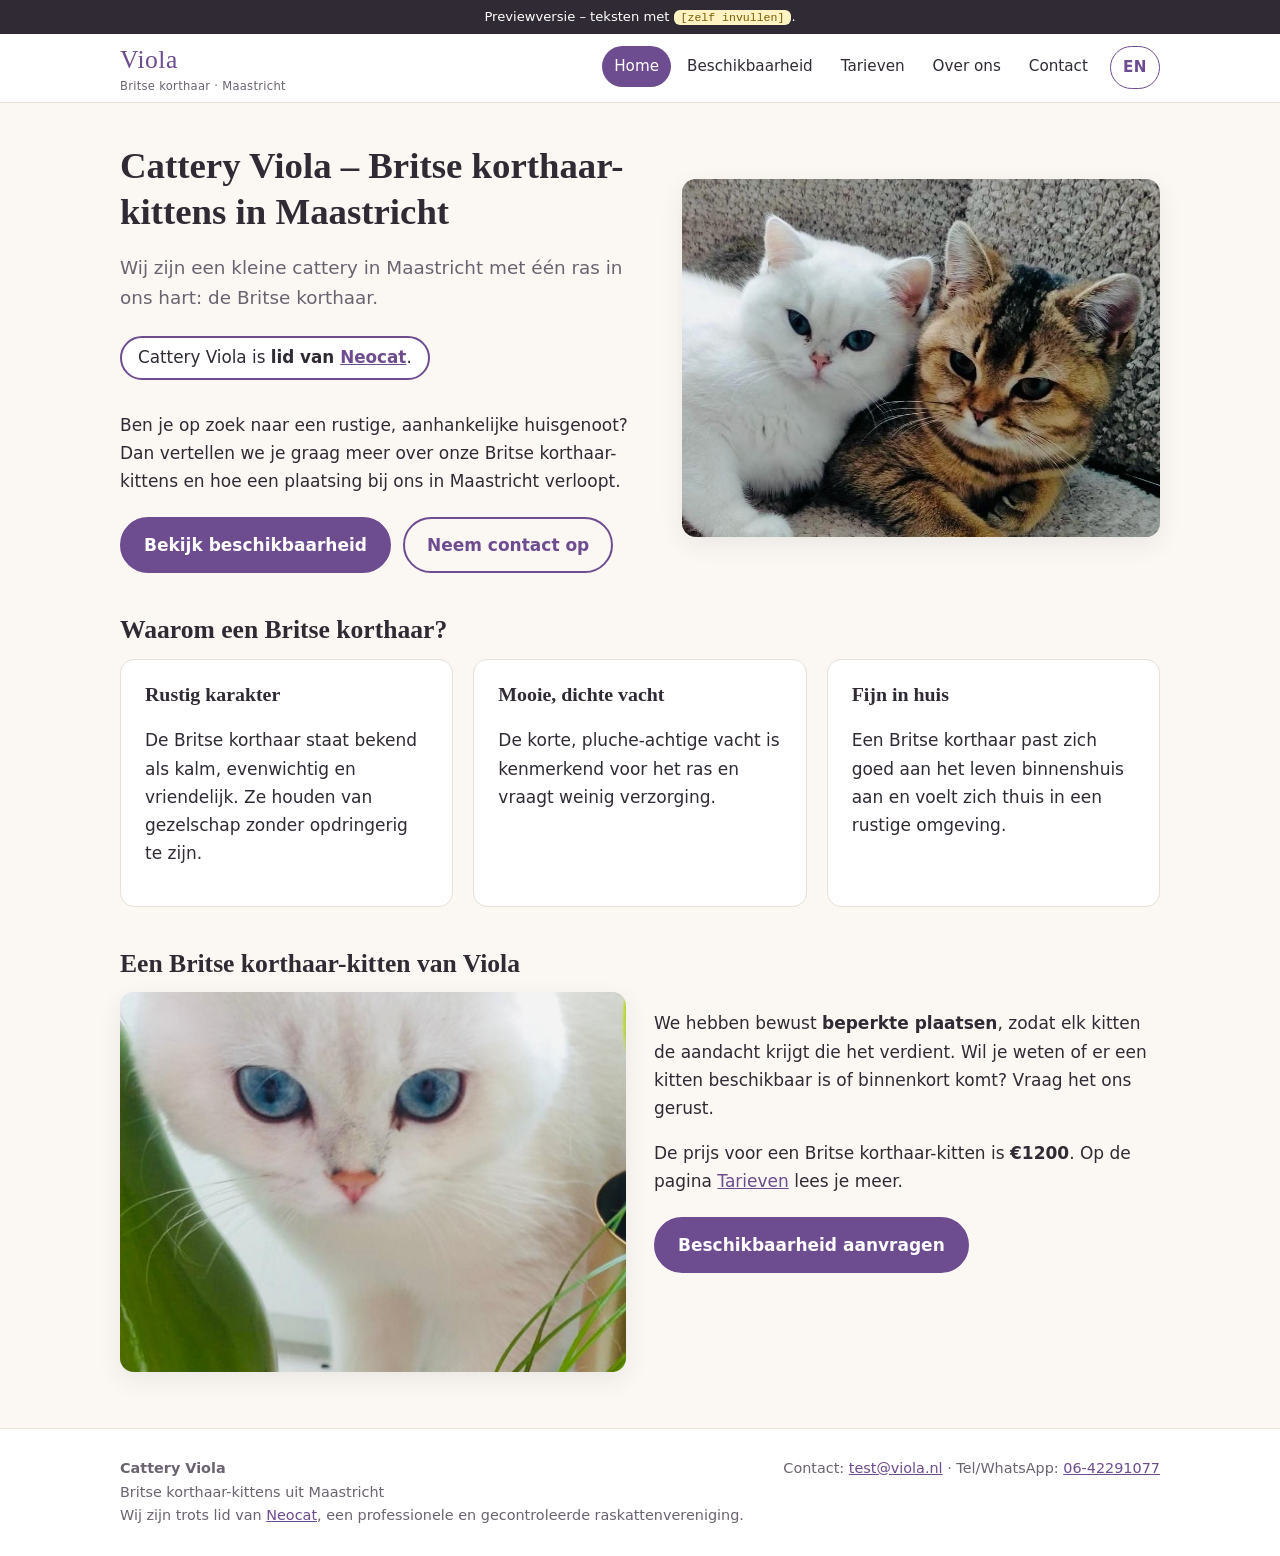
==== index.html @ 2091f879 "Neocat (spelling), footer-link naar neocat.nl, Over ons-blok, beschikbaarheid NL/EN" ====
<!doctype html>
<html lang="nl">
<head>
<meta charset="utf-8">
<meta name="viewport" content="width=device-width,initial-scale=1">
<title>Cattery Viola – Britse korthaar-kittens in Maastricht</title>
<meta name="description" content="Cattery Viola is een kleine fokkerij van Britse korthaar-kittens in Maastricht. Lees over het ras, de plaatsing en vraag beschikbaarheid aan.">
<link rel="canonical" href="https://warroc0.github.io/viola-cattery/">
<link rel="alternate" hreflang="nl" href="https://warroc0.github.io/viola-cattery/">
<link rel="alternate" hreflang="en" href="https://warroc0.github.io/viola-cattery/en/">
<link rel="alternate" hreflang="x-default" href="https://warroc0.github.io/viola-cattery/">
<meta property="og:type" content="website">
<meta property="og:site_name" content="Cattery Viola">
<meta property="og:title" content="Cattery Viola – Britse korthaar-kittens in Maastricht">
<meta property="og:description" content="Cattery Viola is een kleine fokkerij van Britse korthaar-kittens in Maastricht. Lees over het ras, de plaatsing en vraag beschikbaarheid aan.">
<meta property="og:url" content="https://warroc0.github.io/viola-cattery/">
<meta property="og:locale" content="nl_NL">
<meta property="og:image" content="https://warroc0.github.io/viola-cattery/images/viola-01.jpg">
<link rel="icon" href="data:image/svg+xml,<svg xmlns='http://www.w3.org/2000/svg' viewBox='0 0 100 100'><text y='.9em' font-size='90'>🐾</text></svg>">
<link rel="stylesheet" href="css/style.css">
</head>
<body>
<div class="preview-bar">Previewversie – teksten met <span class="fill">[zelf invullen]</span>.</div>
<header class="site"><div class="wrap">
<a class="brand" href="index.html">Viola<small>Britse korthaar · Maastricht</small></a>
<button class="menu-toggle" aria-expanded="false" aria-controls="hoofdmenu" onclick="var n=document.getElementById('hoofdmenu');n.classList.toggle('open');this.setAttribute('aria-expanded',n.classList.contains('open'))">Menu</button>
<nav id="hoofdmenu" aria-label="Hoofdmenu"><ul><li><a href="index.html" aria-current="page">Home</a></li><li><a href="beschikbaarheid.html">Beschikbaarheid</a></li><li><a href="tarieven.html">Tarieven</a></li><li><a href="over-ons.html">Over ons</a></li><li><a href="contact.html">Contact</a></li><li class="lang"><a href="en/index.html" hreflang="en" lang="en" title="English version" aria-label="English version">EN</a></li></ul></nav>
</div></header>
<main><div class="wrap">

<section class="hero">
<div>
<h1>Cattery Viola – Britse korthaar-kittens in Maastricht</h1>
<p class="lead">Wij zijn een kleine cattery in Maastricht met één ras in ons hart: de Britse korthaar.</p>
<p class="member">Cattery Viola is <strong>lid van <a href="https://www.neocat.nl/" target="_blank" rel="noopener">Neocat</a></strong>.</p>
<p>Ben je op zoek naar een rustige, aanhankelijke huisgenoot? Dan vertellen we je graag meer over onze Britse korthaar-kittens en hoe een plaatsing bij ons in Maastricht verloopt.</p>
<div class="btns"><a class="btn" href="beschikbaarheid.html">Bekijk beschikbaarheid</a><a class="btn alt" href="contact.html">Neem contact op</a></div>
</div>
<figure class="photo"><img src="images/viola-01.jpg" alt="Twee Britse korthaar-kittens van Cattery Viola, een witte en een goudgestreepte, knuffelen samen op een grijze bank" width="926" height="1000" loading="eager"></figure>
</section>

<section>
<h2>Waarom een Britse korthaar?</h2>
<div class="grid3">
<div class="card"><h3>Rustig karakter</h3><p>De Britse korthaar staat bekend als kalm, evenwichtig en vriendelijk. Ze houden van gezelschap zonder opdringerig te zijn.</p></div>
<div class="card"><h3>Mooie, dichte vacht</h3><p>De korte, pluche-achtige vacht is kenmerkend voor het ras en vraagt weinig verzorging.</p></div>
<div class="card"><h3>Fijn in huis</h3><p>Een Britse korthaar past zich goed aan het leven binnenshuis aan en voelt zich thuis in een rustige omgeving.</p></div>
</div>
</section>

<section>
<h2>Een Britse korthaar-kitten van Viola</h2>
<div class="grid2">
<figure class="photo"><img src="images/viola-06.jpg" alt="Viola, onze witte Britse korthaar met blauwe ogen, van dichtbij tussen de planten" width="943" height="1600" loading="lazy"></figure>
<div>
<p>We hebben bewust <strong>beperkte plaatsen</strong>, zodat elk kitten de aandacht krijgt die het verdient. Wil je weten of er een kitten beschikbaar is of binnenkort komt? Vraag het ons gerust.</p>
<p>De prijs voor een Britse korthaar-kitten is <strong>€1200</strong>. Op de pagina <a href="tarieven.html">Tarieven</a> lees je meer.</p>
<div class="btns"><a class="btn" href="beschikbaarheid.html">Beschikbaarheid aanvragen</a></div>
</div>
</div>
</section>

</div></main>
<footer class="site"><div class="wrap">
<div class="cols">
<div><strong>Cattery Viola</strong><br>Britse korthaar-kittens uit Maastricht<br>Wij zijn trots lid van <a href="https://www.neocat.nl/" target="_blank" rel="noopener">Neocat</a>, een professionele en gecontroleerde raskattenvereniging.</div>
<div>Contact: <a href="mailto:test@viola.nl">test@viola.nl</a> · Tel/WhatsApp: <a href="tel:+31642291077">06-42291077</a></div>
</div>
</div></footer>
</body>
</html>
---- css/style.css ----
:root{--bg:#fbf8f4;--card:#fff;--ink:#2f2a33;--muted:#6b6370;--accent:#6d4c8f;--accent-2:#efe7f6;--line:#e7e0d8;--fill:#fff3c4;--fill-ink:#7a5b00;--radius:14px;--max:1080px}
*{box-sizing:border-box}
html{scroll-behavior:smooth}
body{margin:0;font-family:system-ui,-apple-system,"Segoe UI",Roboto,Helvetica,Arial,sans-serif;color:var(--ink);background:var(--bg);line-height:1.65;font-size:17px}
img{max-width:100%;display:block}
a{color:var(--accent)}
.wrap{max-width:var(--max);margin:0 auto;padding:0 20px}
.preview-bar{background:var(--ink);color:#fff;text-align:center;font-size:.82rem;padding:6px 12px}
header.site{background:var(--card);border-bottom:1px solid var(--line);position:sticky;top:0;z-index:10}
header.site .wrap{display:flex;align-items:center;justify-content:space-between;gap:16px;min-height:68px;flex-wrap:wrap}
.brand{font-family:Georgia,"Times New Roman",serif;font-size:1.6rem;color:var(--accent);text-decoration:none;letter-spacing:.5px}
.brand small{display:block;font-family:system-ui,sans-serif;font-size:.72rem;color:var(--muted);letter-spacing:.3px;margin-top:-4px}
nav ul{list-style:none;display:flex;gap:4px;margin:0;padding:0;flex-wrap:wrap}
nav a{display:block;padding:8px 12px;border-radius:999px;text-decoration:none;color:var(--ink);font-size:.95rem}
nav a:hover{background:var(--accent-2)}
nav a[aria-current=page]{background:var(--accent);color:#fff}
.menu-toggle{display:none}
main{padding:40px 0 56px}
h1,h2,h3{font-family:Georgia,"Times New Roman",serif;line-height:1.25;color:var(--ink)}
h1{font-size:2.3rem;margin:0 0 .4em}
h2{font-size:1.6rem;margin:1.6em 0 .5em}
.lead{font-size:1.15rem;color:var(--muted);max-width:640px}
.hero{display:grid;grid-template-columns:1.1fr 1fr;gap:36px;align-items:center}
.btns{display:flex;gap:12px;flex-wrap:wrap;margin-top:22px}
.btn{display:inline-block;padding:12px 22px;border-radius:999px;background:var(--accent);color:#fff;text-decoration:none;font-weight:600;border:2px solid var(--accent)}
.btn.alt{background:transparent;color:var(--accent)}
.btn:hover{filter:brightness(1.08)}
figure.photo{position:relative;margin:0;border-radius:var(--radius);overflow:hidden;background:#ddd;box-shadow:0 8px 24px rgba(47,42,51,.08)}
figure.photo img{width:100%;height:100%;object-fit:cover;object-position:center 30%;aspect-ratio:4/3}
.gallery .grid3{margin-top:12px}
.gallery figure.photo img{aspect-ratio:4/5}
.grid3{display:grid;grid-template-columns:repeat(3,1fr);gap:20px}
.grid2{display:grid;grid-template-columns:repeat(2,1fr);gap:28px;align-items:start}
.card{background:var(--card);border:1px solid var(--line);border-radius:var(--radius);padding:22px 24px}
.card h3{margin-top:0}
.fill{background:var(--fill);color:var(--fill-ink);padding:1px 7px;border-radius:6px;font-family:ui-monospace,Menlo,Consolas,monospace;font-size:.88em;white-space:normal;overflow-wrap:anywhere}
.price{font-family:Georgia,serif;font-size:3rem;color:var(--accent);margin:.1em 0}
ul.check{padding-left:1.2em}
ul.check li{margin:.35em 0}
.note{background:var(--accent-2);border-radius:var(--radius);padding:16px 20px;color:var(--ink)}
.steps{counter-reset:s;list-style:none;padding:0}
.steps li{counter-increment:s;position:relative;padding:0 0 18px 48px}
.steps li::before{content:counter(s);position:absolute;left:0;top:0;width:32px;height:32px;border-radius:50%;background:var(--accent);color:#fff;display:grid;place-items:center;font-weight:700}
footer.site{border-top:1px solid var(--line);background:var(--card);padding:28px 0;font-size:.9rem;color:var(--muted)}
footer.site .cols{display:flex;justify-content:space-between;gap:24px;flex-wrap:wrap}
footer.site details{margin-top:14px;font-size:.8rem}
footer.site details li{margin:2px 0}
@media (max-width:820px){
 .hero,.grid2{grid-template-columns:1fr}
 .grid3{grid-template-columns:1fr}
 h1{font-size:1.9rem}
 .menu-toggle{display:inline-block;background:none;border:1px solid var(--line);border-radius:8px;padding:6px 12px;font-size:1rem;cursor:pointer}
 nav{width:100%;display:none;padding-bottom:12px}
 nav.open{display:block}
 nav ul{flex-direction:column}
}
body{overflow-x:hidden}
/* language switch */
nav li.lang a{border:1px solid var(--accent);color:var(--accent);font-weight:600;letter-spacing:.5px;margin-left:6px}
nav li.lang a:hover{background:var(--accent);color:#fff}
@media (max-width:820px){nav li.lang a{margin-left:0;display:inline-block;margin-top:6px}}
figure.photo.doc{background:#fff}
.gallery figure.photo.doc img{object-fit:contain;object-position:center}
figure.photo figcaption{position:absolute;left:8px;bottom:8px;background:rgba(47,42,51,.78);color:#fff;font-size:.85rem;padding:4px 10px;border-radius:999px}
/* Neocat membership */
p.member{display:inline-block;background:#fff;border:2px solid var(--accent);border-radius:999px;padding:6px 16px;margin:4px 0 14px;font-size:1.05rem}
.card.neocat{margin:0 0 18px}
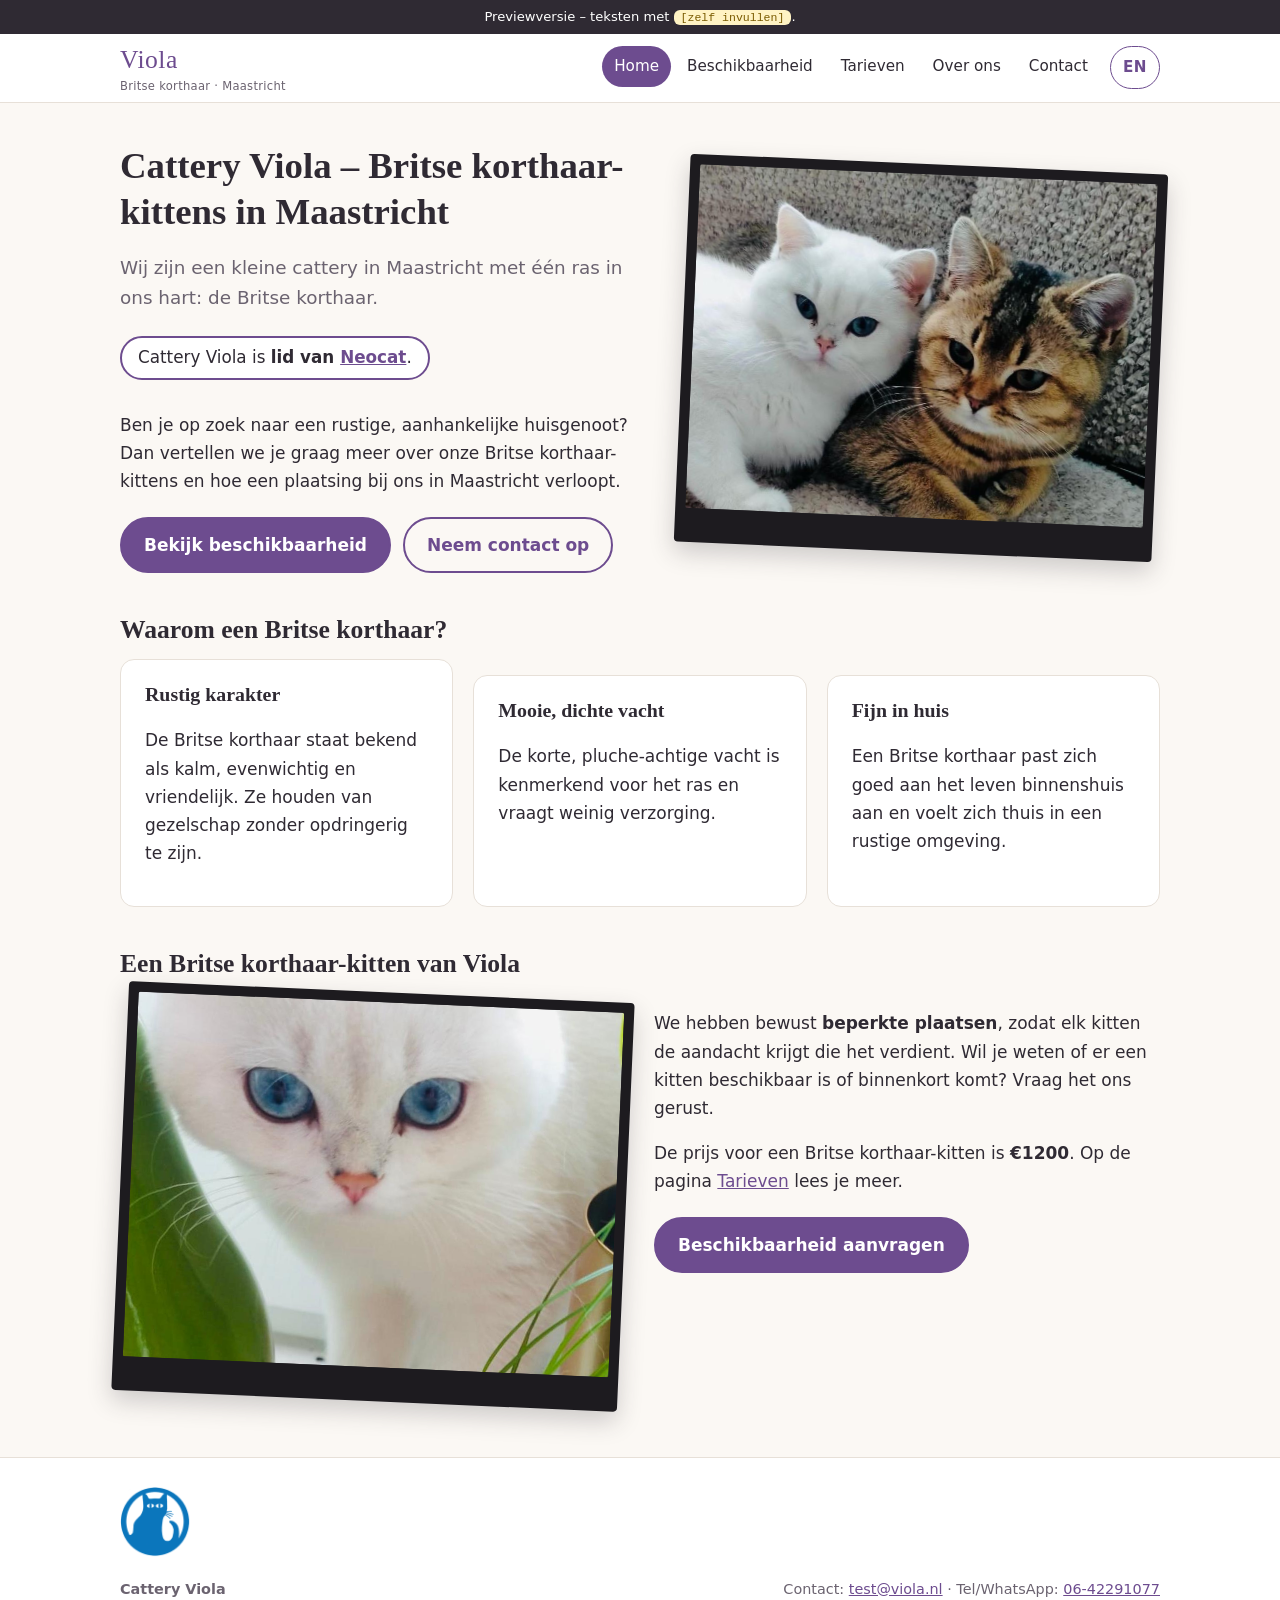
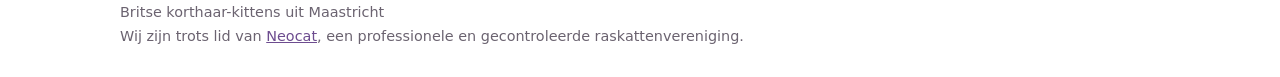
==== commit 656d2afb: "Neocat-logo in footer (NL/EN)" ====
--- a/index.html
+++ b/index.html
@@ -62,6 +62,7 @@
 
 </div></main>
 <footer class="site"><div class="wrap">
+<a class="neocat-logo" href="https://www.neocat.nl/" target="_blank" rel="noopener"><img src="images/neocat-logo.png" alt="Neocat logo" width="72" height="72" loading="lazy"></a>
 <div class="cols">
 <div><strong>Cattery Viola</strong><br>Britse korthaar-kittens uit Maastricht<br>Wij zijn trots lid van <a href="https://www.neocat.nl/" target="_blank" rel="noopener">Neocat</a>, een professionele en gecontroleerde raskattenvereniging.</div>
 <div>Contact: <a href="mailto:test@viola.nl">test@viola.nl</a> · Tel/WhatsApp: <a href="tel:+31642291077">06-42291077</a></div>
--- a/css/style.css
+++ b/css/style.css
@@ -65,3 +65,23 @@
 /* Neocat membership */
 p.member{display:inline-block;background:#fff;border:2px solid var(--accent);border-radius:999px;padding:6px 16px;margin:4px 0 14px;font-size:1.05rem}
 .card.neocat{margin:0 0 18px}
+.card + .card{margin-top:16px}
+.card figure.photo.doc{margin-top:14px;box-shadow:none;border:1px solid var(--line)}
+.card figure.photo.doc img{height:auto;aspect-ratio:auto;object-fit:contain}
+.card figure.photo.doc figcaption{position:static;display:block;border-radius:0;background:var(--accent-2);color:var(--ink);padding:6px 12px}
+/* Polaroid-stijl kattenfoto's (niet de stamboomscans) */
+figure.photo:not(.doc){border-radius:4px;background:#1d1b1f;padding:10px 10px 34px;box-shadow:0 10px 24px rgba(47,42,51,.22);transform:rotate(-2.5deg);transition:transform .25s ease}
+figure.photo:not(.doc) img{border-radius:2px}
+.gallery .grid3 figure.photo:not(.doc){margin:-6px}
+.gallery figure.photo:not(.doc):nth-child(4n+1){transform:rotate(-3.5deg)}
+.gallery figure.photo:not(.doc):nth-child(4n+2){transform:rotate(2.5deg) translateY(10px);z-index:1}
+.gallery figure.photo:not(.doc):nth-child(4n+3){transform:rotate(-1.5deg)}
+.gallery figure.photo:not(.doc):nth-child(4n){transform:rotate(3.5deg) translateY(8px);z-index:1}
+.grid2 > figure.photo:not(.doc),.hero figure.photo:not(.doc){transform:rotate(2.5deg)}
+figure.photo:not(.doc):hover{transform:rotate(0) scale(1.02);z-index:2}
+@media (max-width:640px){
+ figure.photo:not(.doc),.gallery figure.photo:not(.doc):nth-child(n),.grid2 > figure.photo:not(.doc),.hero figure.photo:not(.doc){transform:rotate(0);margin:0;padding:8px 8px 26px}
+ .gallery .grid3 figure.photo:not(.doc){margin:0}
+ main{overflow-x:hidden}
+}
+.neocat-logo{display:inline-block;margin-bottom:12px}.neocat-logo img{width:72px;max-width:20vw;height:auto}
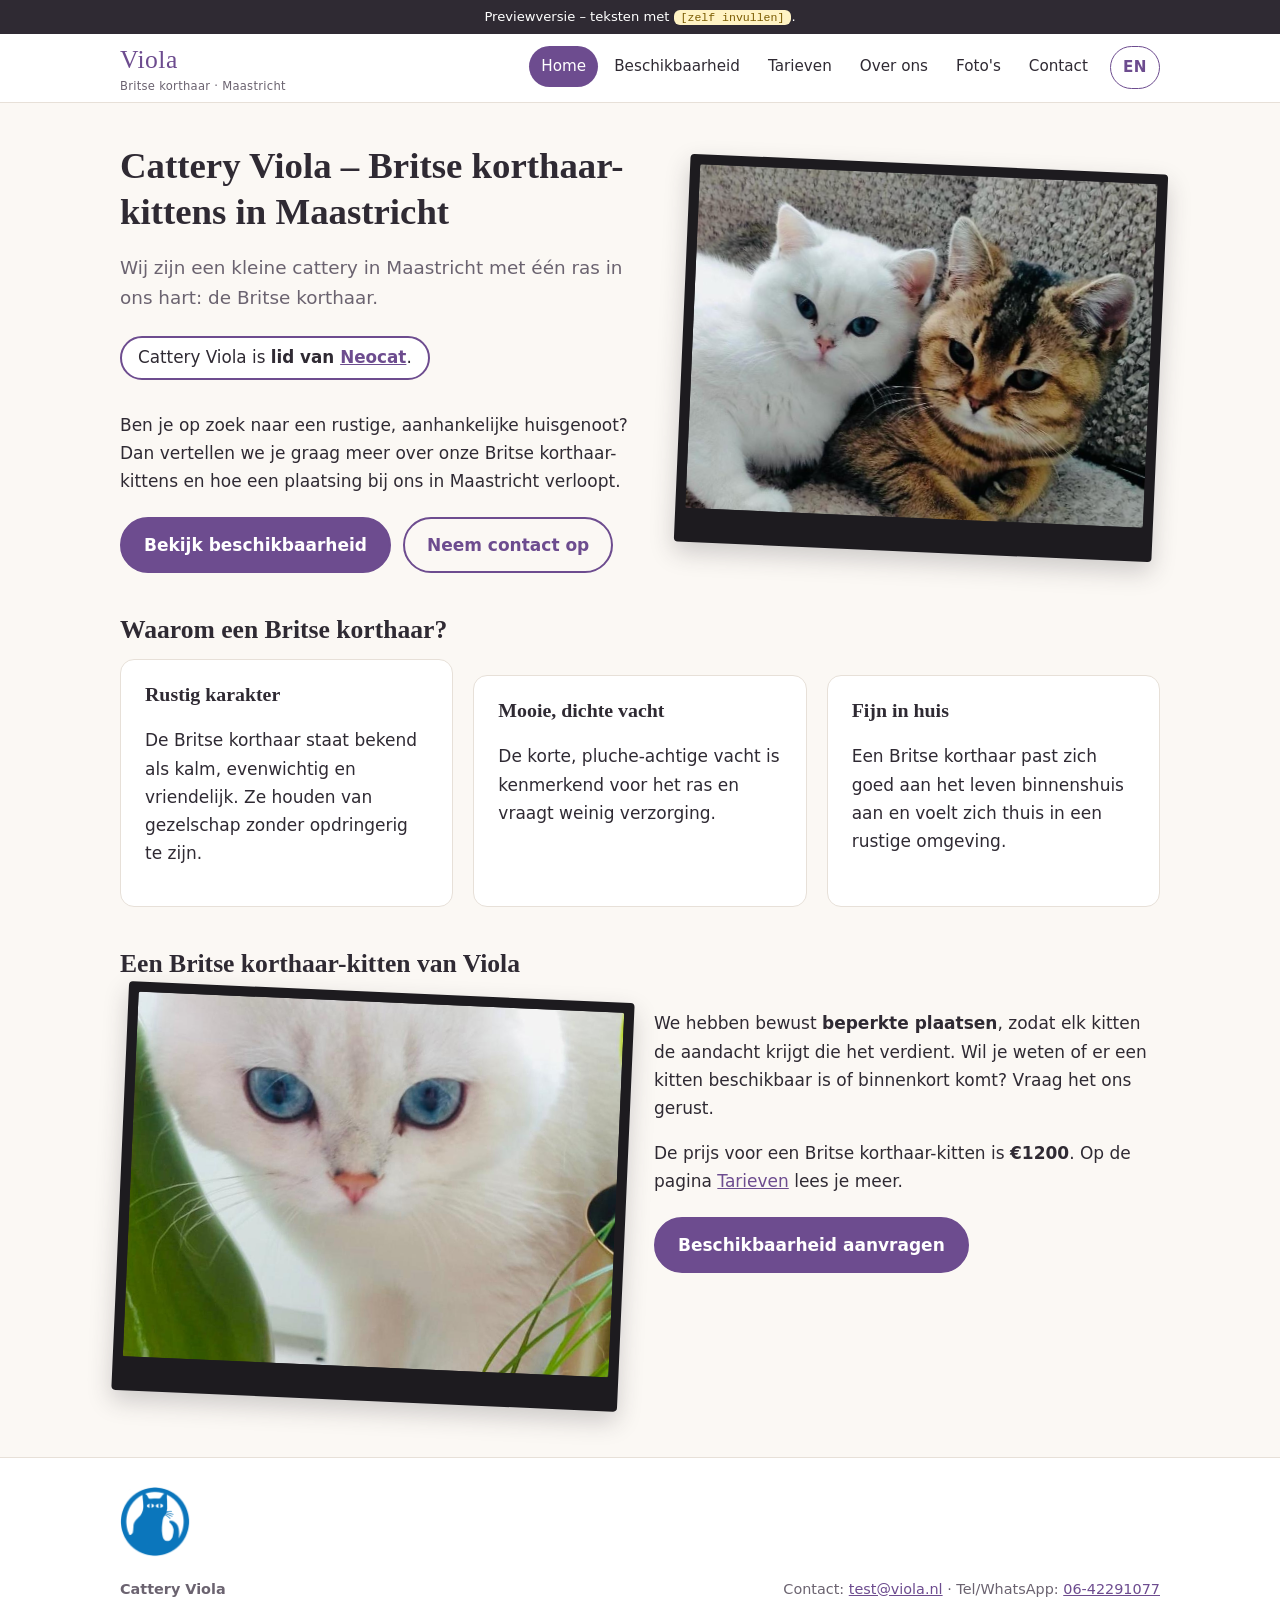
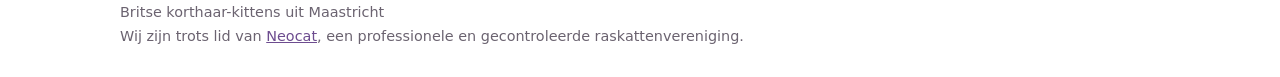
==== commit 91d28ada: "Foto's-pagina NL/EN met polaroid-galerij en toegankelijke lightbox; nav + sitemap" ====
--- a/index.html
+++ b/index.html
@@ -24,7 +24,7 @@
 <header class="site"><div class="wrap">
 <a class="brand" href="index.html">Viola<small>Britse korthaar · Maastricht</small></a>
 <button class="menu-toggle" aria-expanded="false" aria-controls="hoofdmenu" onclick="var n=document.getElementById('hoofdmenu');n.classList.toggle('open');this.setAttribute('aria-expanded',n.classList.contains('open'))">Menu</button>
-<nav id="hoofdmenu" aria-label="Hoofdmenu"><ul><li><a href="index.html" aria-current="page">Home</a></li><li><a href="beschikbaarheid.html">Beschikbaarheid</a></li><li><a href="tarieven.html">Tarieven</a></li><li><a href="over-ons.html">Over ons</a></li><li><a href="contact.html">Contact</a></li><li class="lang"><a href="en/index.html" hreflang="en" lang="en" title="English version" aria-label="English version">EN</a></li></ul></nav>
+<nav id="hoofdmenu" aria-label="Hoofdmenu"><ul><li><a href="index.html" aria-current="page">Home</a></li><li><a href="beschikbaarheid.html">Beschikbaarheid</a></li><li><a href="tarieven.html">Tarieven</a></li><li><a href="over-ons.html">Over ons</a></li><li><a href="fotos.html">Foto&#39;s</a></li><li><a href="contact.html">Contact</a></li><li class="lang"><a href="en/index.html" hreflang="en" lang="en" title="English version" aria-label="English version">EN</a></li></ul></nav>
 </div></header>
 <main><div class="wrap">
 
--- a/css/style.css
+++ b/css/style.css
@@ -85,3 +85,19 @@
  main{overflow-x:hidden}
 }
 .neocat-logo{display:inline-block;margin-bottom:12px}.neocat-logo img{width:72px;max-width:20vw;height:auto}
+/* Foto's-pagina + lightbox */
+.photo-page .grid3{margin-top:24px;gap:28px}
+a.lb-open{display:block;cursor:zoom-in;color:inherit}
+a.lb-open:focus-visible{outline:3px solid var(--accent);outline-offset:4px}
+.lightbox{position:fixed;inset:0;z-index:100;background:rgba(20,18,22,.92);display:flex;align-items:center;justify-content:center;padding:56px 64px}
+.lightbox[hidden]{display:none}
+.lb-fig{margin:0;max-width:100%;max-height:100%;display:flex;flex-direction:column;align-items:center}
+.lb-fig img{max-width:100%;max-height:calc(100vh - 140px);width:auto;height:auto;border:10px solid #1d1b1f;border-bottom-width:30px;border-radius:4px;box-shadow:0 12px 40px rgba(0,0,0,.5);background:#1d1b1f}
+.lb-count{color:#eee;font-size:.9rem;margin-top:8px}
+.lightbox button{position:absolute;background:rgba(255,255,255,.12);color:#fff;border:0;border-radius:999px;width:48px;height:48px;font-size:2rem;line-height:1;cursor:pointer}
+.lightbox button:hover,.lightbox button:focus-visible{background:rgba(255,255,255,.28);outline:2px solid #fff}
+.lb-close{top:10px;right:10px}
+.lb-prev{left:10px;top:50%;transform:translateY(-50%)}
+.lb-next{right:10px;top:50%;transform:translateY(-50%)}
+body.lb-lock{overflow:hidden}
+@media (max-width:640px){.lightbox{padding:60px 8px 72px}.lb-prev,.lb-next{top:auto;bottom:12px;transform:none}.lb-prev{left:calc(50% - 58px)}.lb-next{right:calc(50% - 58px)}.lb-fig img{max-height:calc(100vh - 150px);border-width:6px 6px 20px}}
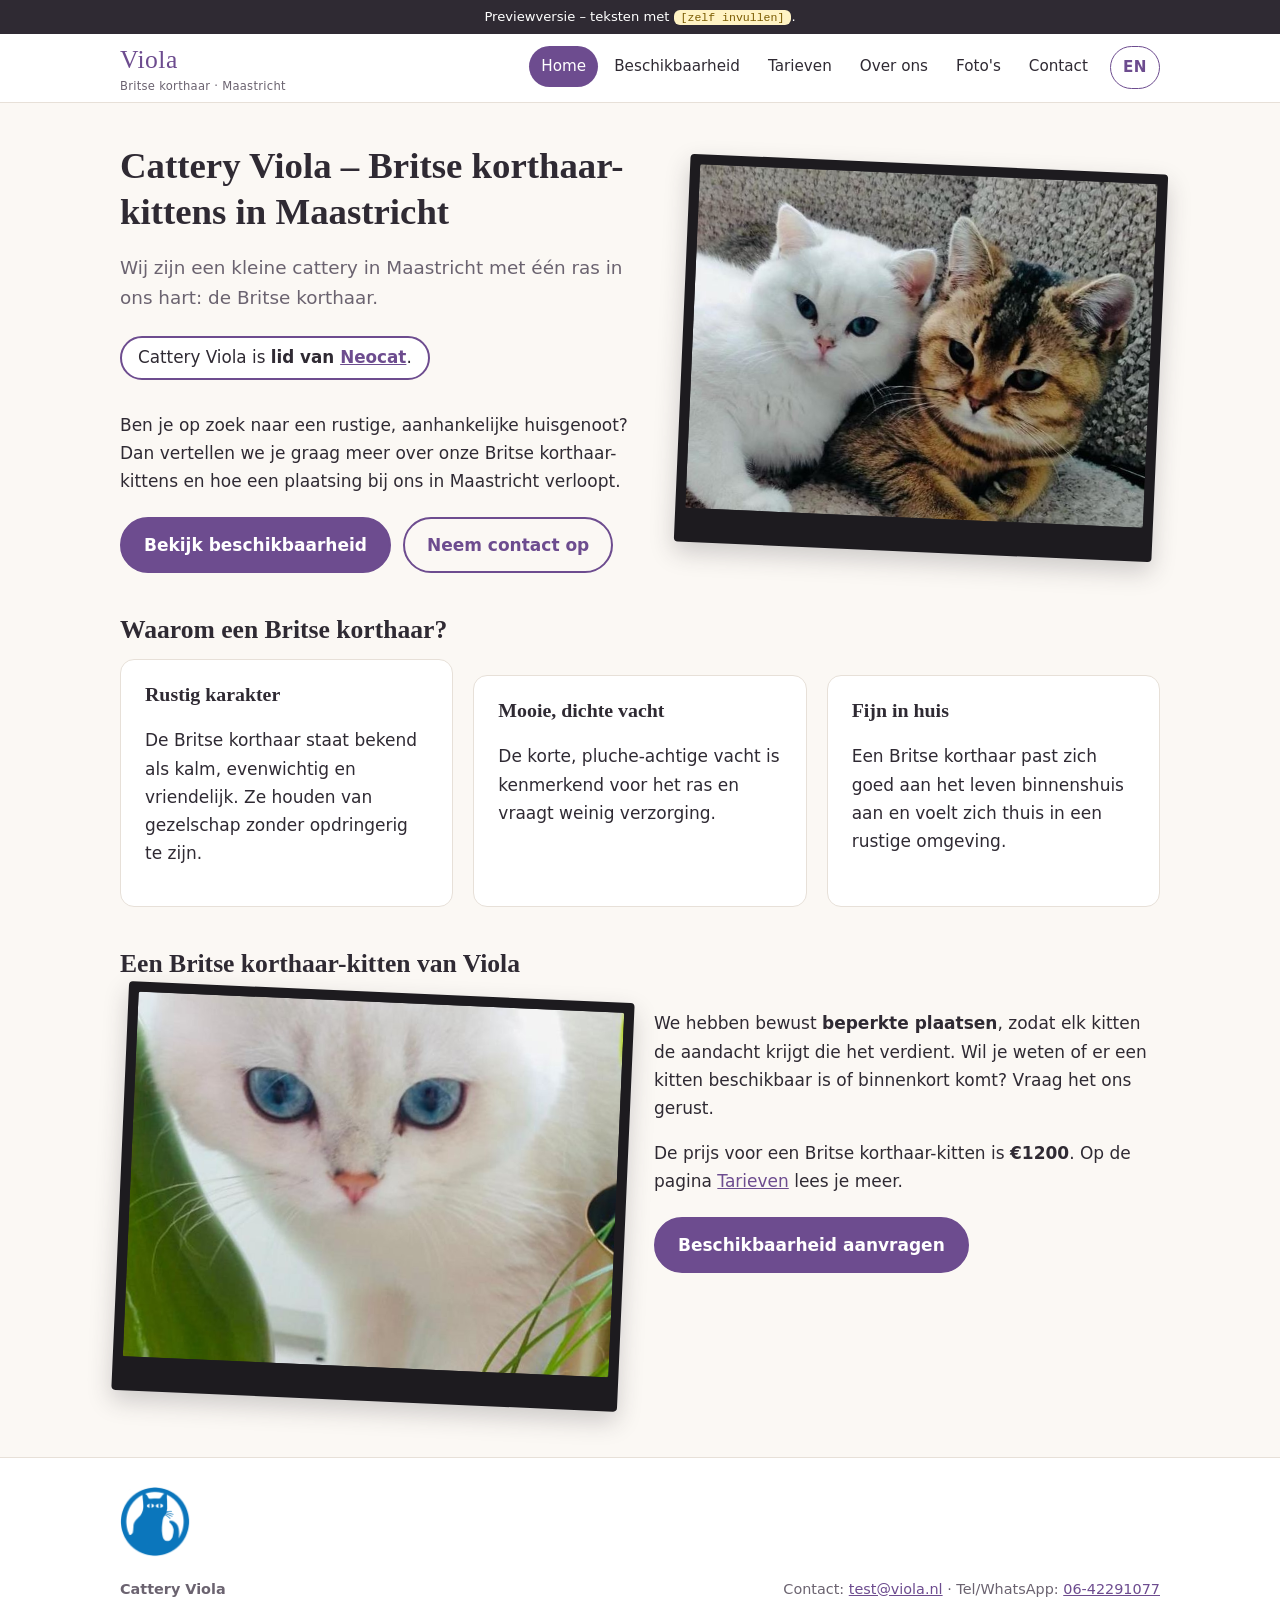
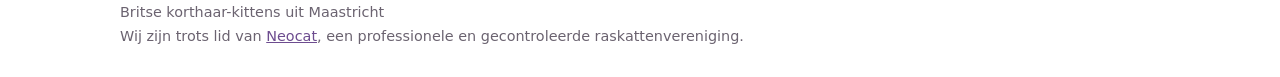
==== commit 2baee985: "Kwaliteitsronde (responsive images, skip link, focus, JSON-LD, LCP) + Jean 13-10: tarieven, Tiara-in" ====
--- a/index.html
+++ b/index.html
@@ -18,15 +18,17 @@
 <meta property="og:image" content="https://warroc0.github.io/viola-cattery/images/viola-01.jpg">
 <link rel="icon" href="data:image/svg+xml,<svg xmlns='http://www.w3.org/2000/svg' viewBox='0 0 100 100'><text y='.9em' font-size='90'>🐾</text></svg>">
 <link rel="stylesheet" href="css/style.css">
+<script type="application/ld+json">{"@context": "https://schema.org", "@type": "Organization", "name": "Cattery Viola", "url": "https://warroc0.github.io/viola-cattery/", "inLanguage": "nl", "description": "Britse korthaar-kittens uit Maastricht", "email": "test@viola.nl", "telephone": "+31642291077", "foundingDate": "2026-05", "address": {"@type": "PostalAddress", "addressLocality": "Maastricht", "addressRegion": "Limburg", "addressCountry": "NL"}, "memberOf": {"@type": "Organization", "name": "Neocat", "url": "https://www.neocat.nl/"}, "logo": "https://warroc0.github.io/viola-cattery/images/viola-01-sm.jpg"}</script>
 </head>
 <body>
+<a class="skip" href="#inhoud">Naar de inhoud</a>
 <div class="preview-bar">Previewversie – teksten met <span class="fill">[zelf invullen]</span>.</div>
 <header class="site"><div class="wrap">
 <a class="brand" href="index.html">Viola<small>Britse korthaar · Maastricht</small></a>
 <button class="menu-toggle" aria-expanded="false" aria-controls="hoofdmenu" onclick="var n=document.getElementById('hoofdmenu');n.classList.toggle('open');this.setAttribute('aria-expanded',n.classList.contains('open'))">Menu</button>
-<nav id="hoofdmenu" aria-label="Hoofdmenu"><ul><li><a href="index.html" aria-current="page">Home</a></li><li><a href="beschikbaarheid.html">Beschikbaarheid</a></li><li><a href="tarieven.html">Tarieven</a></li><li><a href="over-ons.html">Over ons</a></li><li><a href="fotos.html">Foto&#39;s</a></li><li><a href="contact.html">Contact</a></li><li class="lang"><a href="en/index.html" hreflang="en" lang="en" title="English version" aria-label="English version">EN</a></li></ul></nav>
+<nav id="hoofdmenu" aria-label="Hoofdmenu"><ul><li><a href="index.html" aria-current="page">Home</a></li><li><a href="beschikbaarheid.html">Beschikbaarheid</a></li><li><a href="tarieven.html">Tarieven</a></li><li><a href="over-ons.html">Over ons</a></li><li><a href="fotos.html">Foto&#39;s</a></li><li><a href="contact.html">Contact</a></li><li class="lang"><a href="en/index.html" hreflang="en" lang="en" title="English version">EN</a></li></ul></nav>
 </div></header>
-<main><div class="wrap">
+<main id="inhoud"><div class="wrap">
 
 <section class="hero">
 <div>
@@ -36,7 +38,7 @@
 <p>Ben je op zoek naar een rustige, aanhankelijke huisgenoot? Dan vertellen we je graag meer over onze Britse korthaar-kittens en hoe een plaatsing bij ons in Maastricht verloopt.</p>
 <div class="btns"><a class="btn" href="beschikbaarheid.html">Bekijk beschikbaarheid</a><a class="btn alt" href="contact.html">Neem contact op</a></div>
 </div>
-<figure class="photo"><img src="images/viola-01.jpg" alt="Twee Britse korthaar-kittens van Cattery Viola, een witte en een goudgestreepte, knuffelen samen op een grijze bank" width="926" height="1000" loading="eager"></figure>
+<figure class="photo"><img src="images/viola-01-sm.jpg" srcset="images/viola-01-sm.jpg 640w, images/viola-01.jpg 926w" sizes="(max-width:640px) 92vw, (max-width:1080px) 45vw, 480px" alt="Twee Britse korthaar-kittens van Cattery Viola, een witte en een goudgestreepte, knuffelen samen op een grijze bank" width="926" height="1000" loading="eager" fetchpriority="high"></figure>
 </section>
 
 <section>
@@ -51,7 +53,7 @@
 <section>
 <h2>Een Britse korthaar-kitten van Viola</h2>
 <div class="grid2">
-<figure class="photo"><img src="images/viola-06.jpg" alt="Viola, onze witte Britse korthaar met blauwe ogen, van dichtbij tussen de planten" width="943" height="1600" loading="lazy"></figure>
+<figure class="photo"><img src="images/viola-06-sm.jpg" srcset="images/viola-06-sm.jpg 640w, images/viola-06.jpg 825w" sizes="(max-width:640px) 92vw, (max-width:1080px) 45vw, 480px" alt="Viola, onze witte Britse korthaar met blauwe ogen, van dichtbij tussen de planten" width="825" height="1400" loading="lazy"></figure>
 <div>
 <p>We hebben bewust <strong>beperkte plaatsen</strong>, zodat elk kitten de aandacht krijgt die het verdient. Wil je weten of er een kitten beschikbaar is of binnenkort komt? Vraag het ons gerust.</p>
 <p>De prijs voor een Britse korthaar-kitten is <strong>€1200</strong>. Op de pagina <a href="tarieven.html">Tarieven</a> lees je meer.</p>
--- a/css/style.css
+++ b/css/style.css
@@ -101,3 +101,8 @@
 .lb-next{right:10px;top:50%;transform:translateY(-50%)}
 body.lb-lock{overflow:hidden}
 @media (max-width:640px){.lightbox{padding:60px 8px 72px}.lb-prev,.lb-next{top:auto;bottom:12px;transform:none}.lb-prev{left:calc(50% - 58px)}.lb-next{right:calc(50% - 58px)}.lb-fig img{max-height:calc(100vh - 150px);border-width:6px 6px 20px}}
+/* Toegankelijkheid */
+.skip{position:absolute;left:8px;top:-60px;z-index:200;background:var(--accent);color:#fff;padding:10px 16px;border-radius:8px;font-weight:600;text-decoration:none}
+.skip:focus{top:8px}
+a:focus-visible,button:focus-visible{outline:3px solid var(--accent);outline-offset:3px}
+@media (prefers-reduced-motion:reduce){*{transition:none!important}}
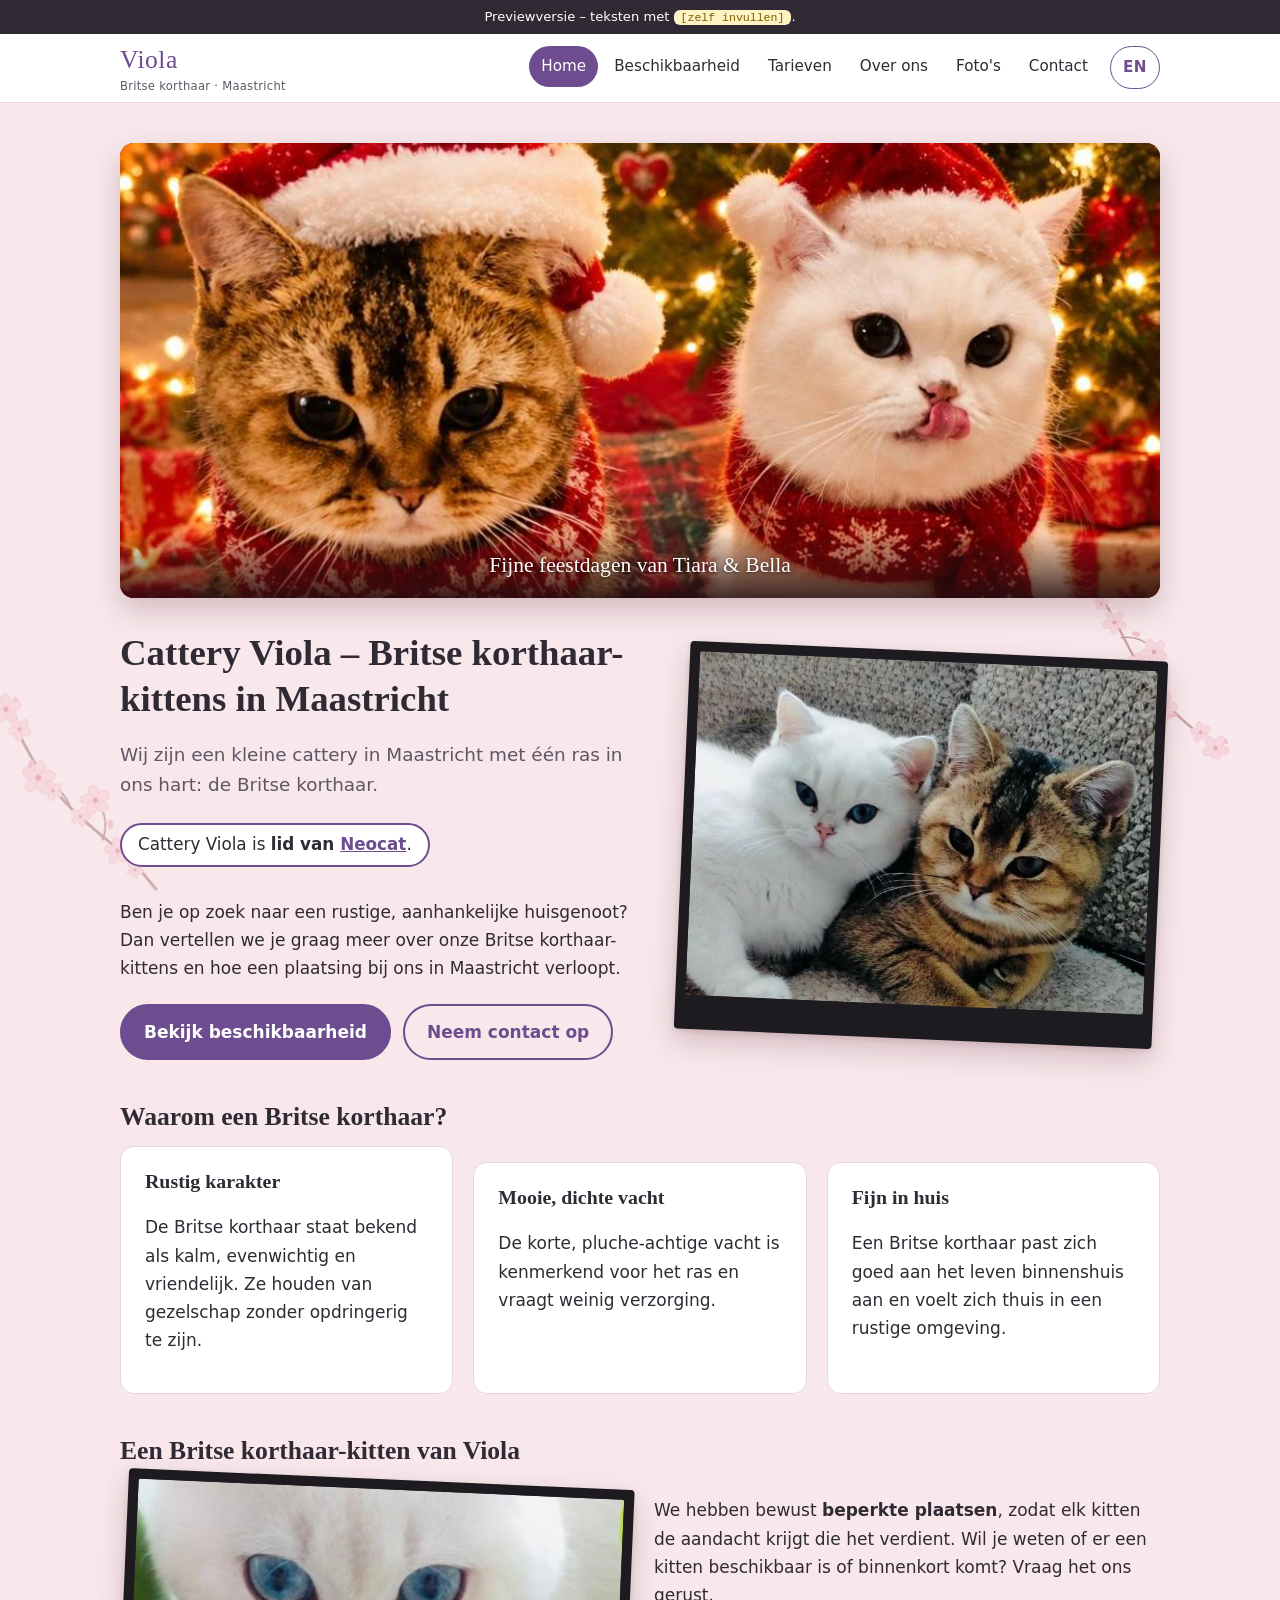
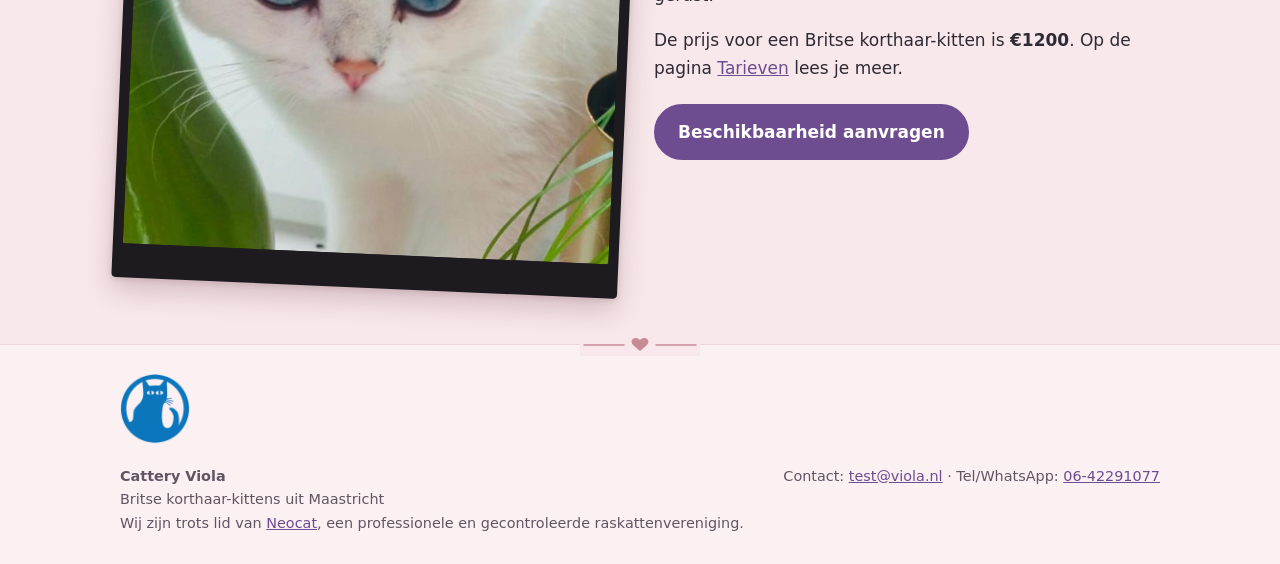
==== commit db939aff: "Tijdelijke kerstbanner op home (NL/EN) — nog niet gepusht" ====
--- a/index.html
+++ b/index.html
@@ -30,6 +30,12 @@
 </div></header>
 <main id="inhoud"><div class="wrap">
 
+<!-- KERSTBANNER start (tijdelijk; verwijder dit blok + CSS-sectie KERSTBANNER + images/seizoen/) -->
+<section class="kerstbanner" aria-label="Fijne feestdagen van Tiara &amp; Bella">
+<figure><img src="images/seizoen/kerst-tiara-bella-sm.jpg" srcset="images/seizoen/kerst-tiara-bella-sm.jpg 640w, images/seizoen/kerst-tiara-bella.jpg 1000w" sizes="(max-width:1080px) 100vw, 1040px" alt="Kerstillustratie: Tiara en Bella met kerstmutsen bij een kerstboom" width="1000" height="1321" loading="eager" fetchpriority="high" decoding="async"><figcaption>Fijne feestdagen van Tiara &amp; Bella</figcaption></figure>
+</section>
+<!-- KERSTBANNER eind -->
+
 <section class="hero">
 <div>
 <h1>Cattery Viola – Britse korthaar-kittens in Maastricht</h1>
@@ -38,7 +44,7 @@
 <p>Ben je op zoek naar een rustige, aanhankelijke huisgenoot? Dan vertellen we je graag meer over onze Britse korthaar-kittens en hoe een plaatsing bij ons in Maastricht verloopt.</p>
 <div class="btns"><a class="btn" href="beschikbaarheid.html">Bekijk beschikbaarheid</a><a class="btn alt" href="contact.html">Neem contact op</a></div>
 </div>
-<figure class="photo"><img src="images/viola-01-sm.jpg" srcset="images/viola-01-sm.jpg 640w, images/viola-01.jpg 926w" sizes="(max-width:640px) 92vw, (max-width:1080px) 45vw, 480px" alt="Twee Britse korthaar-kittens van Cattery Viola, een witte en een goudgestreepte, knuffelen samen op een grijze bank" width="926" height="1000" loading="eager" fetchpriority="high"></figure>
+<figure class="photo"><img src="images/viola-01-sm.jpg" srcset="images/viola-01-sm.jpg 640w, images/viola-01.jpg 926w" sizes="(max-width:640px) 92vw, (max-width:1080px) 45vw, 480px" alt="Twee Britse korthaar-kittens van Cattery Viola, een witte en een goudgestreepte, knuffelen samen op een grijze bank" width="926" height="1000" loading="eager"></figure>
 </section>
 
 <section>
@@ -53,7 +59,7 @@
 <section>
 <h2>Een Britse korthaar-kitten van Viola</h2>
 <div class="grid2">
-<figure class="photo"><img src="images/viola-06-sm.jpg" srcset="images/viola-06-sm.jpg 640w, images/viola-06.jpg 825w" sizes="(max-width:640px) 92vw, (max-width:1080px) 45vw, 480px" alt="Viola, onze witte Britse korthaar met blauwe ogen, van dichtbij tussen de planten" width="825" height="1400" loading="lazy"></figure>
+<figure class="photo"><img src="images/viola-06-sm.jpg" srcset="images/viola-06-sm.jpg 640w, images/viola-06.jpg 825w" sizes="(max-width:640px) 92vw, (max-width:1080px) 45vw, 480px" alt="Onze witte Britse korthaar met blauwe ogen, van dichtbij tussen de planten" width="825" height="1400" loading="lazy"></figure>
 <div>
 <p>We hebben bewust <strong>beperkte plaatsen</strong>, zodat elk kitten de aandacht krijgt die het verdient. Wil je weten of er een kitten beschikbaar is of binnenkort komt? Vraag het ons gerust.</p>
 <p>De prijs voor een Britse korthaar-kitten is <strong>€1200</strong>. Op de pagina <a href="tarieven.html">Tarieven</a> lees je meer.</p>
--- a/css/style.css
+++ b/css/style.css
@@ -106,3 +106,65 @@
 .skip:focus{top:8px}
 a:focus-visible,button:focus-visible{outline:3px solid var(--accent);outline-offset:3px}
 @media (prefers-reduced-motion:reduce){*{transition:none!important}}
+/* Kittenkaarten */
+.kittens{margin-top:8px}
+.kitten-grid{display:grid;grid-template-columns:repeat(3,1fr);gap:20px;margin-top:16px}
+.kitten-card{background:var(--card);border:1px solid var(--line);border-radius:var(--radius);padding:16px;display:flex;flex-direction:column}
+.kitten-card h3{margin:14px 0 8px}
+.kitten-photo{margin:0;border-radius:10px;overflow:hidden;aspect-ratio:4/5}
+.kitten-photo img{width:100%;height:100%;object-fit:cover}
+.kitten-photo.placeholder{display:flex;align-items:center;justify-content:center;background:var(--accent-2);border:1px dashed #cdbfdc;color:var(--muted);font-size:.95rem}
+.kitten-card dl{display:grid;grid-template-columns:auto 1fr;gap:6px 14px;margin:0}
+.kitten-card dt{font-weight:600}
+.kitten-card dd{margin:0}
+.kitten-card dd.tbd{color:var(--muted);font-style:italic}
+@media (max-width:820px){.kitten-grid{grid-template-columns:1fr 1fr}}
+@media (max-width:640px){.kitten-grid{grid-template-columns:1fr}.kitten-photo{aspect-ratio:16/9}}
+/* Portret in kattenkaart (polaroid) */
+.card figure.cat-portrait{float:right;width:min(220px,40%);margin:0 4px 14px 22px;transform:rotate(2.5deg)}
+.card figure.cat-portrait img{aspect-ratio:4/5}
+.card figure.photo.doc{clear:both}
+@media (max-width:640px){.card figure.cat-portrait{float:none;width:min(260px,80%);margin:0 auto 16px;transform:none}}
+.kitten-card .badge{align-self:flex-start;margin:12px 0 0;padding:3px 12px;border-radius:999px;background:#ece9ee;color:#4a4450;font-size:.85rem;font-weight:600}
+.kitten-card.sold .kitten-photo{opacity:.85}
+/* === Zacht roze thema (blush) met subtiele decoraties === */
+:root{--bg:#f8e8eb;--muted:#5f5664;--line:#ead6db;--blush-2:#fbf1f3;--deco:#c98a98}
+body{background-color:var(--bg);position:relative}
+/* Decoratieve hoeken: pootjes rechtsboven, hartjes + lijnwerk linksonder (CSS-achtergrond, niet voorleesbaar) */
+body::before,body::after{content:"";position:fixed;z-index:-1;pointer-events:none;background-repeat:no-repeat;opacity:.16}
+body::before{top:110px;right:-10px;width:170px;height:170px;transform:rotate(18deg);
+ background-image:url("data:image/svg+xml,%3Csvg xmlns='http://www.w3.org/2000/svg' viewBox='0 0 100 100' fill='%23a9566b'%3E%3Cellipse cx='50' cy='64' rx='17' ry='14'/%3E%3Cellipse cx='29' cy='43' rx='7' ry='9'/%3E%3Cellipse cx='43' cy='33' rx='7' ry='9'/%3E%3Cellipse cx='58' cy='33' rx='7' ry='9'/%3E%3Cellipse cx='72' cy='43' rx='7' ry='9'/%3E%3C/svg%3E")}
+body::after{bottom:24px;left:-6px;width:230px;height:150px;
+ background-image:url("data:image/svg+xml,%3Csvg xmlns='http://www.w3.org/2000/svg' viewBox='0 0 230 150' fill='none' stroke='%23a9566b' stroke-width='2.2' stroke-linecap='round'%3E%3Cpath d='M8 120 C60 70 110 140 160 90 S215 60 224 40'/%3E%3Cpath d='M40 52c-6-10-22-4-15 9l15 13 15-13c7-13-9-19-15-9z' fill='%23a9566b' stroke='none'/%3E%3Cpath d='M118 40c-4-7-15-3-10 6l10 9 10-9c5-9-6-13-10-6z' fill='%23a9566b' stroke='none'/%3E%3C/svg%3E")}
+/* Sierlijke scheidingslijn met hartje boven de footer */
+footer.site{background:var(--blush-2);border-top:1px solid var(--line);position:relative}
+footer.site::before{content:"";position:absolute;left:50%;top:-11px;width:120px;height:22px;transform:translateX(-50%);background:var(--bg) no-repeat center/120px 22px url("data:image/svg+xml,%3Csvg xmlns='http://www.w3.org/2000/svg' viewBox='0 0 120 22' fill='none' stroke='%23c98a98' stroke-width='1.5' stroke-linecap='round'%3E%3Cpath d='M4 11h40M76 11h40'/%3E%3Cpath d='M60 17l-7-6c-4-4 1-10 7-5 6-5 11 1 7 5z' fill='%23c98a98' stroke='none'/%3E%3C/svg%3E")}
+/* Polaroids en scans laten opvallen op roze */
+figure.photo:not(.doc){box-shadow:0 12px 28px rgba(80,30,45,.22),0 2px 6px rgba(80,30,45,.12)}
+figure.photo.doc{box-shadow:0 6px 18px rgba(80,30,45,.12)}
+.card,.kitten-card{border-color:var(--line)}
+@media (max-width:640px){
+ body::before{width:96px;height:96px;top:auto;bottom:16px;right:-14px;opacity:.12}
+ body::after{display:none}
+}
+.kitten-photo img{object-position:center 30%}
+
+/* Bloesemtakjes (eigen SVG) — vervangt hoekdecoratie met lijn/hartjes; pootje blijft */
+:root{--blossom:url("data:image/svg+xml,%3Csvg xmlns='http://www.w3.org/2000/svg' xmlns:xlink='http://www.w3.org/1999/xlink' viewBox='0 0 210 210'%3E%3Cdefs%3E%3Cg id='f'%3E%3Cg fill='%23f6c9d4' stroke='%23e7a3b5' stroke-width='.08'%3E%3Cellipse cx='0' cy='-1' rx='.62' ry='.9' transform='rotate%280%29'/%3E%3Cellipse cx='0' cy='-1' rx='.62' ry='.9' transform='rotate%2872%29'/%3E%3Cellipse cx='0' cy='-1' rx='.62' ry='.9' transform='rotate%28144%29'/%3E%3Cellipse cx='0' cy='-1' rx='.62' ry='.9' transform='rotate%28216%29'/%3E%3Cellipse cx='0' cy='-1' rx='.62' ry='.9' transform='rotate%28288%29'/%3E%3C/g%3E%3Ccircle r='.32' fill='%23d77a92'/%3E%3C/g%3E%3C/defs%3E%3Cpath d='M4 196 C40 160 70 150 110 120 S170 60 196 20' fill='none' stroke='%239b6b6e' stroke-width='3' stroke-linecap='round'/%3E%3Cpath d='M110 120 C120 100 140 96 150 92 M70 150 C66 130 74 116 84 108' fill='none' stroke='%239b6b6e' stroke-width='2' stroke-linecap='round'/%3E%3Cellipse cx='186' cy='12' rx='3' ry='5' fill='%23eaa3b6' transform='rotate%2830 186 12%29'/%3E%3Cellipse cx='160' cy='78' rx='3' ry='5' fill='%23eaa3b6' transform='rotate%28-20 160 78%29'/%3E%3Cellipse cx='64' cy='132' rx='3' ry='5' fill='%23eaa3b6' transform='rotate%2810 64 132%29'/%3E%3Cuse href='%23f' xlink:href='%23f' transform='translate%28196 22%29 scale%289%29 rotate%2810%29'/%3E%3Cuse href='%23f' xlink:href='%23f' transform='translate%28178 42%29 scale%287%29 rotate%2840%29'/%3E%3Cuse href='%23f' xlink:href='%23f' transform='translate%28150 92%29 scale%2810%29 rotate%280%29'/%3E%3Cuse href='%23f' xlink:href='%23f' transform='translate%28132 104%29 scale%286%29 rotate%2830%29'/%3E%3Cuse href='%23f' xlink:href='%23f' transform='translate%2884 108%29 scale%289%29 rotate%2820%29'/%3E%3Cuse href='%23f' xlink:href='%23f' transform='translate%2898 128%29 scale%286%29 rotate%2860%29'/%3E%3Cuse href='%23f' xlink:href='%23f' transform='translate%2852 160%29 scale%288%29 rotate%2815%29'/%3E%3Cuse href='%23f' xlink:href='%23f' transform='translate%2830 178%29 scale%285%29 rotate%2850%29'/%3E%3C/svg%3E")}
+body::after{background-image:var(--blossom);background-size:contain;width:190px;height:190px;bottom:10px;left:-18px;opacity:.5;transform:scaleX(-1) rotate(-8deg)}
+.hero{position:relative}
+.hero::before{content:"";position:absolute;z-index:-1;pointer-events:none;top:-34px;left:-70px;width:150px;height:150px;background:var(--blossom) no-repeat center/contain;opacity:.45;transform:rotate(200deg)}
+@media (max-width:1180px){.hero::before{left:-24px;top:-40px;width:110px;height:110px;opacity:.32}}
+@media (max-width:640px){.hero::before{display:none} body::after{display:block;width:96px;height:96px;bottom:8px;left:-14px;opacity:.35} body::before{display:none}}
+/* Hero-takje: rechtsboven achter de foto i.p.v. links bij de kop (niet achter tekst) */
+.hero::before{left:auto;right:-80px;top:-46px;width:170px;height:170px;opacity:.55;transform:rotate(95deg)}
+@media (max-width:1180px){.hero::before{right:-20px;top:-40px;width:120px;height:120px;opacity:.4}}
+@media (max-width:820px){.hero::before{display:none}}
+body:has(.hero)::before{display:none}
+/* === KERSTBANNER start (tijdelijk) === */
+.kerstbanner{margin:0 0 32px}
+.kerstbanner figure{margin:0;position:relative;border-radius:var(--radius);overflow:hidden;background:#3a1f22;box-shadow:0 12px 28px rgba(80,30,45,.22)}
+.kerstbanner img{width:100%;height:auto;aspect-ratio:16/7;object-fit:cover;object-position:50% 22%}
+.kerstbanner figcaption{position:absolute;left:0;right:0;bottom:0;padding:14px 20px;background:linear-gradient(transparent,rgba(30,12,16,.82));color:#fff;font-family:Georgia,serif;font-size:1.35rem;text-align:center;text-shadow:0 1px 3px rgba(0,0,0,.6)}
+@media (max-width:640px){.kerstbanner img{aspect-ratio:4/3;object-position:50% 26%}.kerstbanner figcaption{font-size:1.1rem;padding:10px 14px;position:static;background:#4a2228}}
+/* === KERSTBANNER eind === */
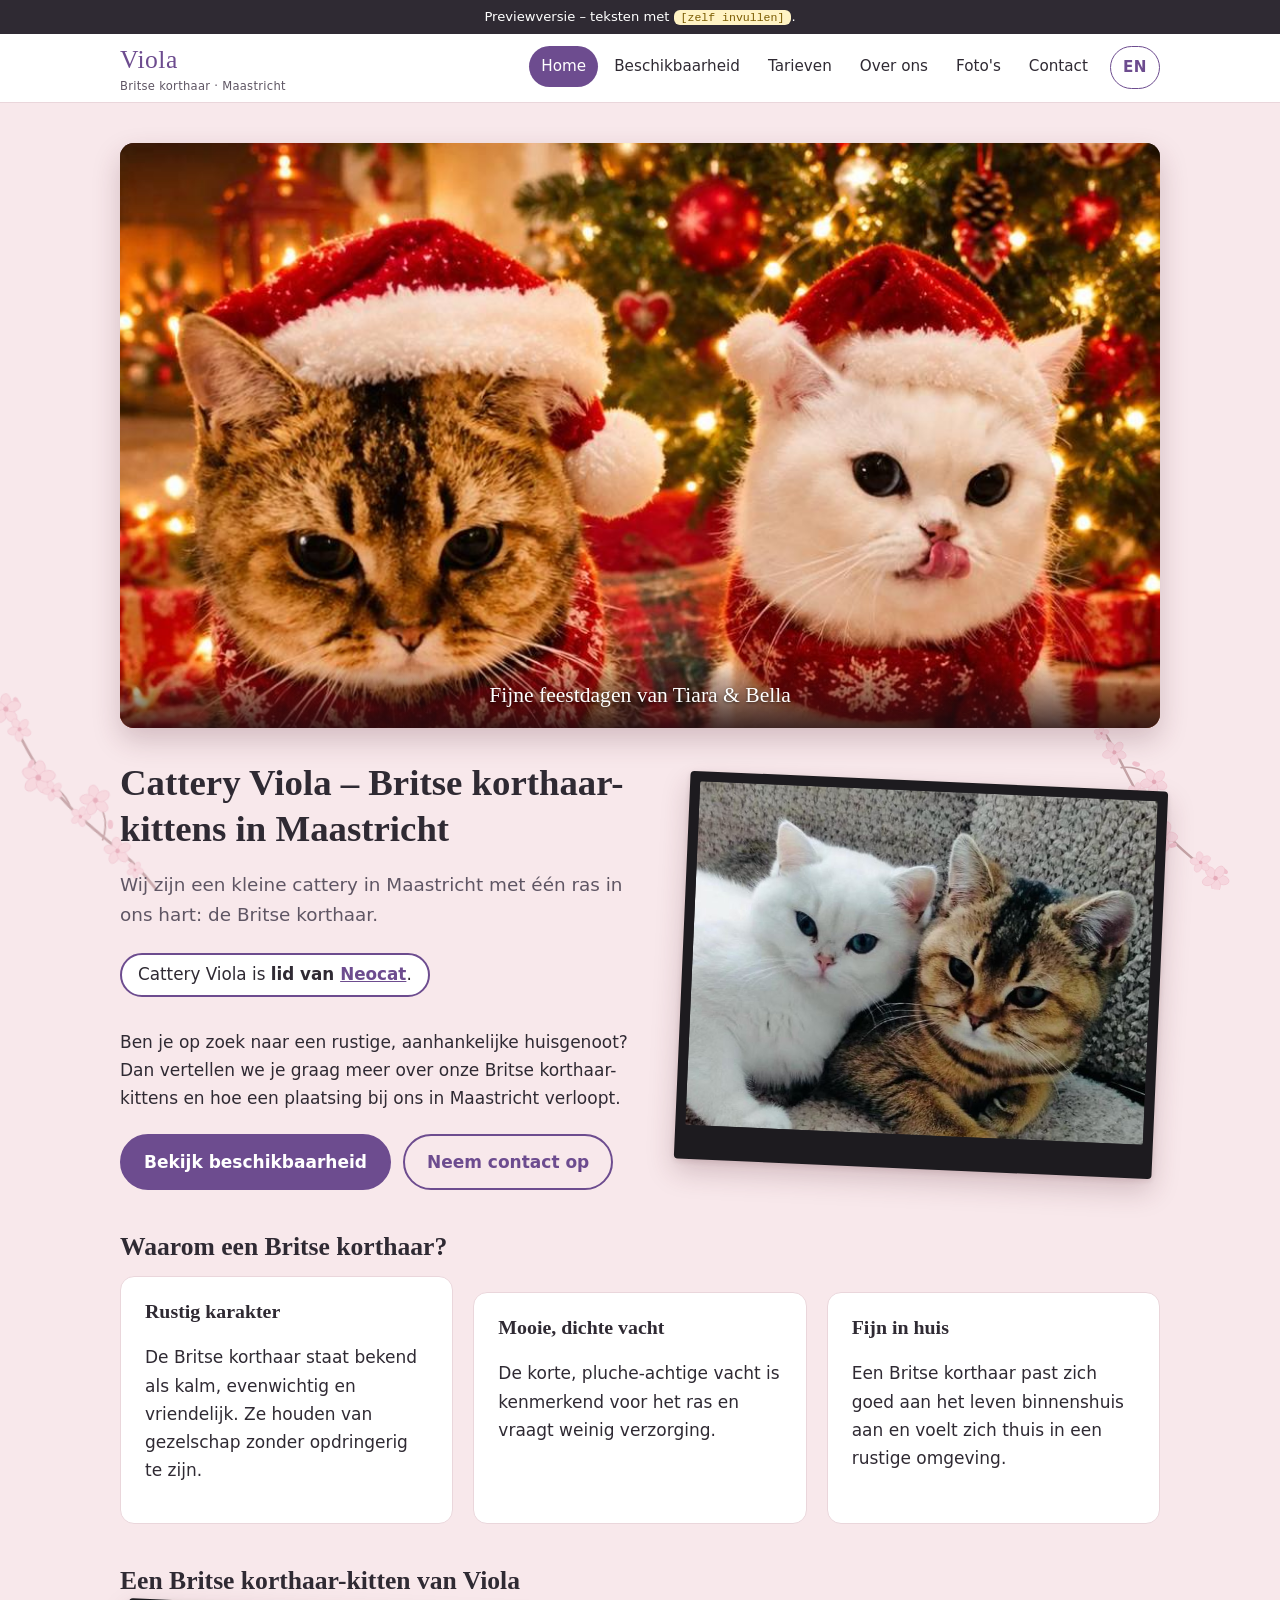
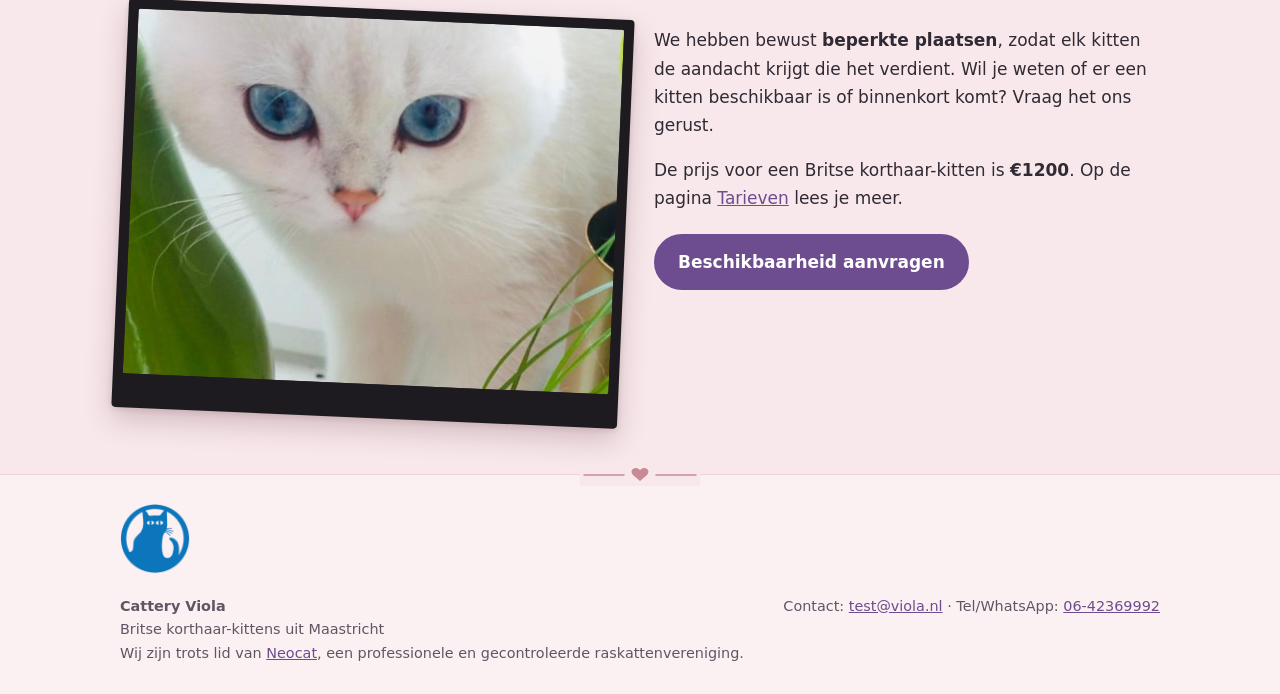
==== commit 06e9436a: "Telefoonnummer vervangen door 06-42369992 (tel:, WhatsApp, JSON-LD) op alle 12 pagina's" ====
--- a/index.html
+++ b/index.html
@@ -18,7 +18,7 @@
 <meta property="og:image" content="https://warroc0.github.io/viola-cattery/images/viola-01.jpg">
 <link rel="icon" href="data:image/svg+xml,<svg xmlns='http://www.w3.org/2000/svg' viewBox='0 0 100 100'><text y='.9em' font-size='90'>🐾</text></svg>">
 <link rel="stylesheet" href="css/style.css">
-<script type="application/ld+json">{"@context": "https://schema.org", "@type": "Organization", "name": "Cattery Viola", "url": "https://warroc0.github.io/viola-cattery/", "inLanguage": "nl", "description": "Britse korthaar-kittens uit Maastricht", "email": "test@viola.nl", "telephone": "+31642291077", "foundingDate": "2026-05", "address": {"@type": "PostalAddress", "addressLocality": "Maastricht", "addressRegion": "Limburg", "addressCountry": "NL"}, "memberOf": {"@type": "Organization", "name": "Neocat", "url": "https://www.neocat.nl/"}, "logo": "https://warroc0.github.io/viola-cattery/images/viola-01-sm.jpg"}</script>
+<script type="application/ld+json">{"@context": "https://schema.org", "@type": "Organization", "name": "Cattery Viola", "url": "https://warroc0.github.io/viola-cattery/", "inLanguage": "nl", "description": "Britse korthaar-kittens uit Maastricht", "email": "test@viola.nl", "telephone": "+31642369992", "foundingDate": "2026-05", "address": {"@type": "PostalAddress", "addressLocality": "Maastricht", "addressRegion": "Limburg", "addressCountry": "NL"}, "memberOf": {"@type": "Organization", "name": "Neocat", "url": "https://www.neocat.nl/"}, "logo": "https://warroc0.github.io/viola-cattery/images/viola-01-sm.jpg"}</script>
 </head>
 <body>
 <a class="skip" href="#inhoud">Naar de inhoud</a>
@@ -73,7 +73,7 @@
 <a class="neocat-logo" href="https://www.neocat.nl/" target="_blank" rel="noopener"><img src="images/neocat-logo.png" alt="Neocat logo" width="72" height="72" loading="lazy"></a>
 <div class="cols">
 <div><strong>Cattery Viola</strong><br>Britse korthaar-kittens uit Maastricht<br>Wij zijn trots lid van <a href="https://www.neocat.nl/" target="_blank" rel="noopener">Neocat</a>, een professionele en gecontroleerde raskattenvereniging.</div>
-<div>Contact: <a href="mailto:test@viola.nl">test@viola.nl</a> · Tel/WhatsApp: <a href="tel:+31642291077">06-42291077</a></div>
+<div>Contact: <a href="mailto:test@viola.nl">test@viola.nl</a> · Tel/WhatsApp: <a href="tel:+31642369992">06-42369992</a></div>
 </div>
 </div></footer>
 </body>
--- a/css/style.css
+++ b/css/style.css
@@ -164,7 +164,7 @@
 /* === KERSTBANNER start (tijdelijk) === */
 .kerstbanner{margin:0 0 32px}
 .kerstbanner figure{margin:0;position:relative;border-radius:var(--radius);overflow:hidden;background:#3a1f22;box-shadow:0 12px 28px rgba(80,30,45,.22)}
-.kerstbanner img{width:100%;height:auto;aspect-ratio:16/7;object-fit:cover;object-position:50% 22%}
+.kerstbanner img{width:100%;height:auto;aspect-ratio:16/9;object-fit:cover;object-position:50% 8%}
 .kerstbanner figcaption{position:absolute;left:0;right:0;bottom:0;padding:14px 20px;background:linear-gradient(transparent,rgba(30,12,16,.82));color:#fff;font-family:Georgia,serif;font-size:1.35rem;text-align:center;text-shadow:0 1px 3px rgba(0,0,0,.6)}
 @media (max-width:640px){.kerstbanner img{aspect-ratio:4/3;object-position:50% 26%}.kerstbanner figcaption{font-size:1.1rem;padding:10px 14px;position:static;background:#4a2228}}
 /* === KERSTBANNER eind === */
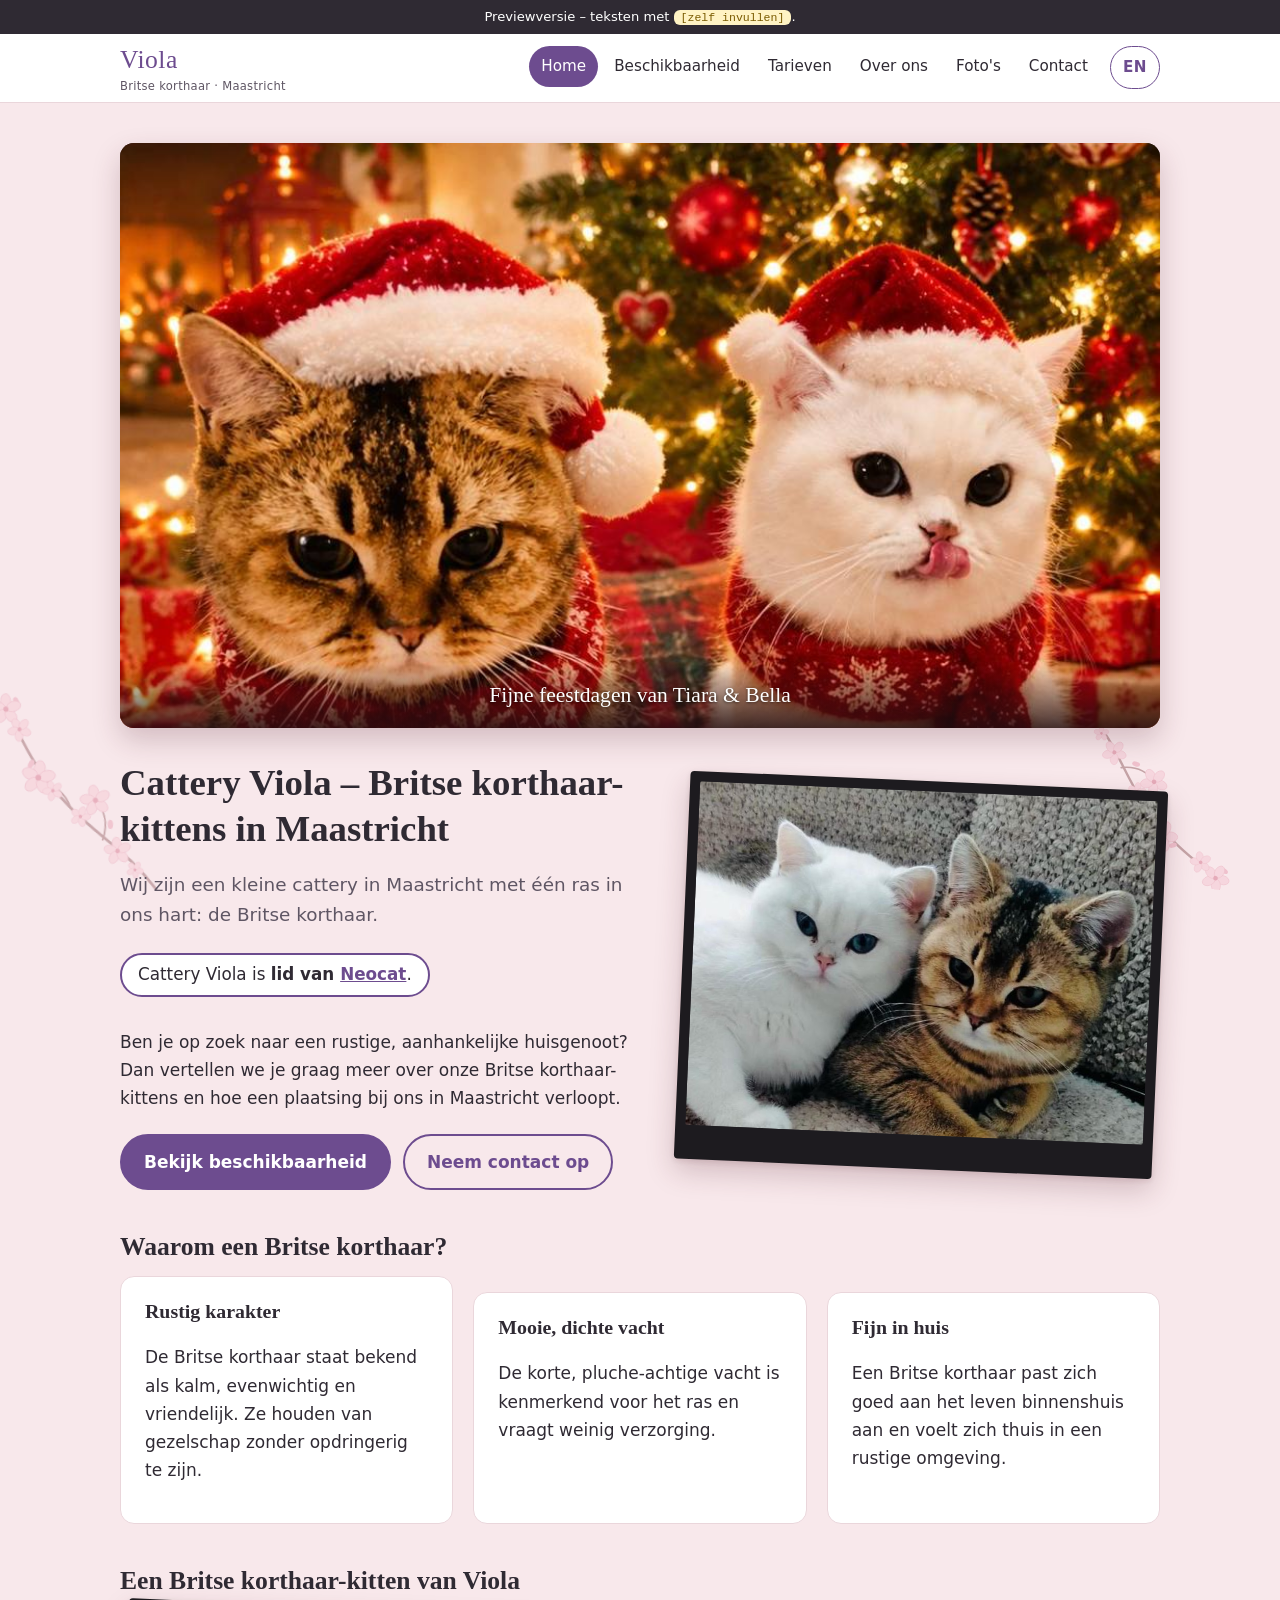
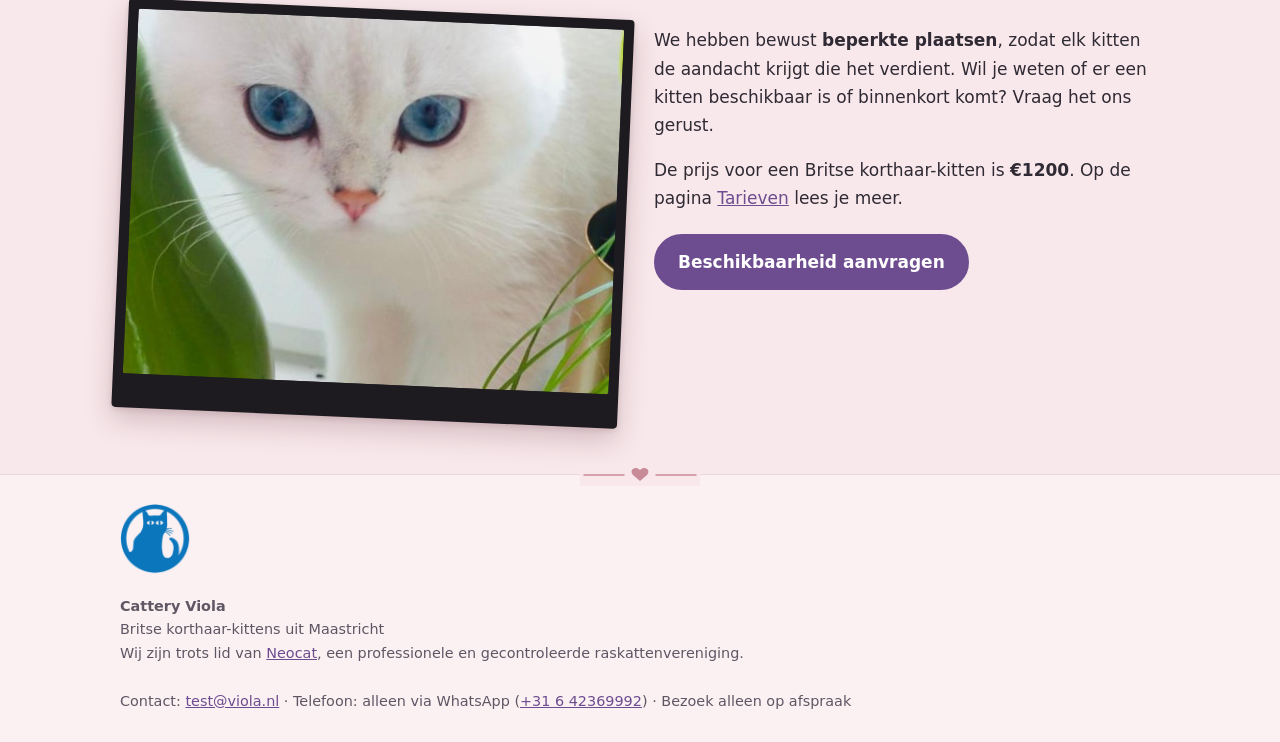
==== commit 0ef846d3: "Info Jean: alleen WhatsApp, bezoek op afspraak, locatie Maastricht, Limburg; werkwijze HCM/PKD + Die" ====
--- a/index.html
+++ b/index.html
@@ -73,7 +73,7 @@
 <a class="neocat-logo" href="https://www.neocat.nl/" target="_blank" rel="noopener"><img src="images/neocat-logo.png" alt="Neocat logo" width="72" height="72" loading="lazy"></a>
 <div class="cols">
 <div><strong>Cattery Viola</strong><br>Britse korthaar-kittens uit Maastricht<br>Wij zijn trots lid van <a href="https://www.neocat.nl/" target="_blank" rel="noopener">Neocat</a>, een professionele en gecontroleerde raskattenvereniging.</div>
-<div>Contact: <a href="mailto:test@viola.nl">test@viola.nl</a> · Tel/WhatsApp: <a href="tel:+31642369992">06-42369992</a></div>
+<div>Contact: <a href="mailto:test@viola.nl">test@viola.nl</a> · Telefoon: alleen via WhatsApp (<a href="https://wa.me/31642369992">+31 6 42369992</a>) · Bezoek alleen op afspraak</div>
 </div>
 </div></footer>
 </body>
